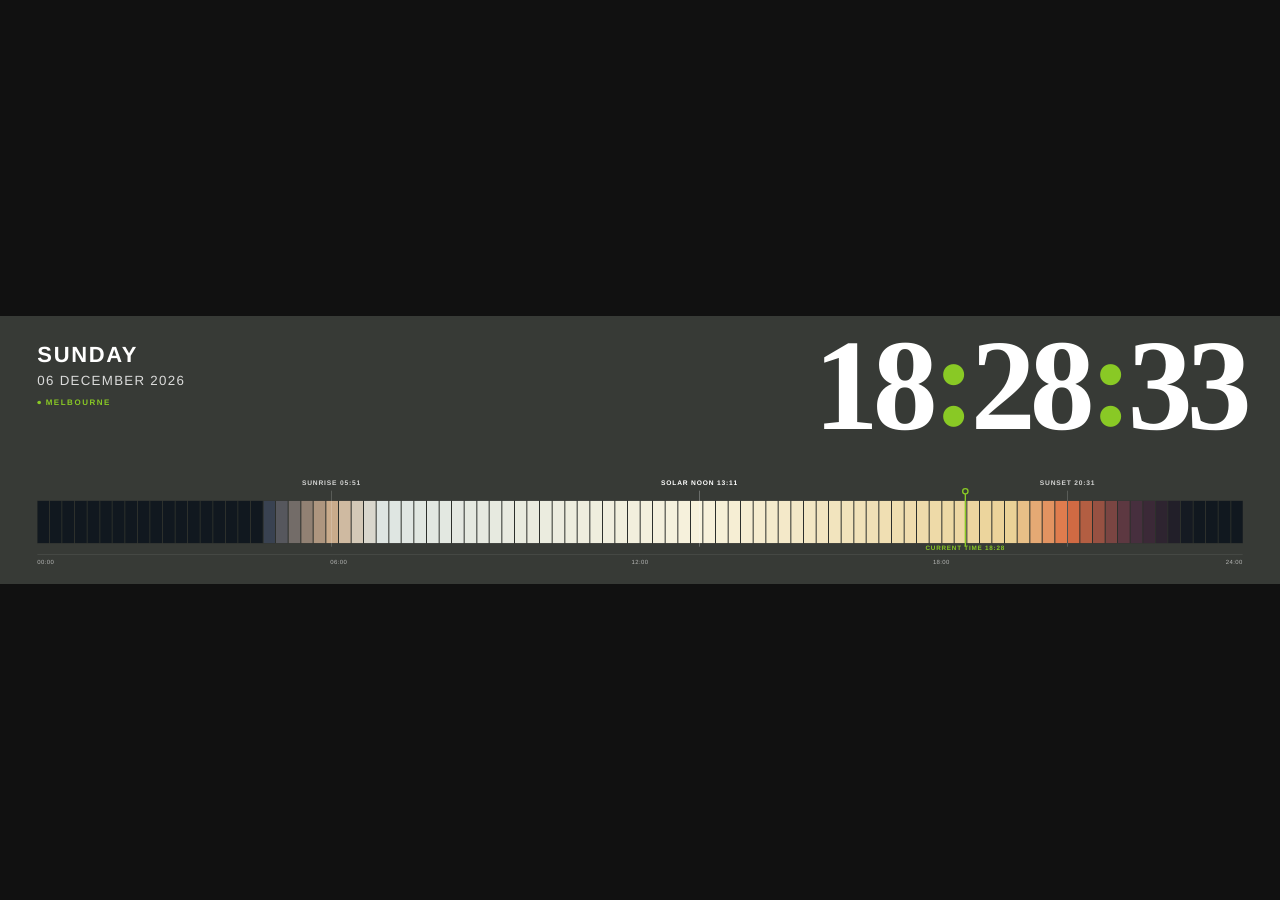
==== index.html @ b70a5c4e "Build Clock 11 daylight gallery clock" ====
<!doctype html>
<html lang="en-AU">
<head>
  <meta charset="utf-8">
  <meta name="viewport" content="width=device-width,initial-scale=1,maximum-scale=1,user-scalable=no">
  <meta name="robots" content="noindex,nofollow,noarchive,nosnippet,noimageindex">
  <meta name="theme-color" content="#373a36">
  <title>Clock 11 · Daylight</title>
  <link rel="stylesheet" href="styles.css">
</head>
<body>
  <main id="viewport" aria-label="Melbourne daylight clock">
    <section id="stage">
      <header class="meta" aria-label="Date and location">
        <div id="day" class="day">SUNDAY</div>
        <div id="date" class="date">16 AUGUST 2026</div>
        <div class="location"><span class="location-dot"></span>MELBOURNE</div>
      </header>

      <section class="hero" aria-label="Current Melbourne time">
        <div class="time" aria-live="off">
          <span id="hh">13</span><span class="colon">:</span><span id="mm">28</span><span class="colon">:</span><span id="ss">00</span>
        </div>
      </section>

      <section class="daylight" aria-label="Twenty four hour daylight cycle">
        <div class="event-label event-sunrise" id="sunriseLabel">SUNRISE 07:02</div>
        <div class="event-label event-noon" id="noonLabel">SOLAR NOON 12:15</div>
        <div class="event-label event-sunset" id="sunsetLabel">SUNSET 17:43</div>

        <div class="band-wrap">
          <div id="band" class="band" aria-hidden="true"></div>
          <div id="sunriseRule" class="event-rule"></div>
          <div id="noonRule" class="event-rule noon"></div>
          <div id="sunsetRule" class="event-rule"></div>
          <div id="currentMarker" class="current-marker">
            <div class="marker-head"></div>
          </div>
        </div>

        <div class="ticks" aria-hidden="true">
          <span style="left:0%">00:00</span>
          <span style="left:25%">06:00</span>
          <span style="left:50%">12:00</span>
          <span style="left:75%">18:00</span>
          <span style="left:100%">24:00</span>
        </div>
        <div class="current-caption" id="currentCaption">CURRENT TIME 13:28</div>
      </section>
    </section>
  </main>
  <script src="app.js"></script>
</body>
</html>
---- styles.css ----
@font-face {
  font-family: "PT Serif Local";
  src: local("PT Serif Bold"), local("PT Serif"), url("https://creative-innovation-labs-bmc.github.io/Melbl8-Clock05-Counter-Field-PT-Serif/fonts/PTSerif-Bold.ttf") format("truetype");
  font-style: normal;
  font-weight: 700;
  font-display: swap;
}

@font-face {
  font-family: "Open Sans Local";
  src: local("Open Sans"), url("https://creative-innovation-labs-bmc.github.io/Melbl8-Clock05-Counter-Field-PT-Serif/fonts/OpenSans-Variable.ttf") format("truetype");
  font-style: normal;
  font-weight: 300 800;
  font-display: swap;
}

:root {
  --bg: #373a36;
  --green: #89c925;
  --white: #ffffff;
  --muted: #bbc6c3;
  --stage-w: 3840px;
  --stage-h: 804px;
}

* { box-sizing: border-box; }
html, body { width:100%; height:100%; margin:0; overflow:hidden; background:#111; }
body {
  font-family: "Open Sans Local", Arial, sans-serif;
  color: var(--white);
  -webkit-font-smoothing: antialiased;
  text-rendering: geometricPrecision;
}

#viewport { position:fixed; inset:0; overflow:hidden; background:#111; }
#stage {
  position:absolute;
  left:0;
  top:0;
  width:var(--stage-w);
  height:var(--stage-h);
  overflow:hidden;
  transform-origin:0 0;
  background:var(--bg);
  contain:layout paint style;
}

.meta {
  position:absolute;
  left:112px;
  top:83px;
  width:730px;
  z-index:3;
}
.day {
  font-size:66px;
  line-height:1;
  font-weight:700;
  letter-spacing:.075em;
  color:#fff;
}
.date {
  margin-top:24px;
  font-size:40px;
  line-height:1;
  font-weight:450;
  letter-spacing:.095em;
  color:rgba(255,255,255,.82);
  white-space:nowrap;
}
.location {
  margin-top:34px;
  display:flex;
  align-items:center;
  gap:14px;
  font-size:24px;
  line-height:1;
  font-weight:650;
  letter-spacing:.19em;
  color:var(--green);
}
.location-dot { width:11px; height:11px; border-radius:50%; background:var(--green); }

.hero {
  position:absolute;
  left:875px;
  right:102px;
  top:26px;
  height:445px;
  z-index:2;
  display:flex;
  align-items:flex-start;
  justify-content:flex-end;
}
.time {
  font-family:"PT Serif Local", Georgia, serif;
  font-size:390px;
  line-height:.93;
  font-weight:700;
  letter-spacing:-.045em;
  font-variant-numeric:tabular-nums lining-nums;
  white-space:nowrap;
  color:#fff;
}
.colon {
  display:inline-block;
  color:var(--green);
  margin:0 .005em;
  transform:translateY(-.025em);
}

.daylight {
  position:absolute;
  left:112px;
  right:112px;
  top:490px;
  height:255px;
  z-index:2;
}
.band-wrap {
  position:absolute;
  left:0;
  right:0;
  top:64px;
  height:128px;
}
.band {
  position:absolute;
  inset:0;
  display:flex;
  gap:3px;
  overflow:hidden;
  background:rgba(0,0,0,.18);
}
.segment {
  flex:1 1 0;
  min-width:0;
  height:100%;
}
.event-rule,
.current-marker {
  position:absolute;
  top:-30px;
  bottom:-10px;
  width:1px;
  transform:translateX(-.5px);
  background:rgba(255,255,255,.52);
  pointer-events:none;
}
.event-rule.noon { background:rgba(255,255,255,.78); }
.current-marker {
  width:4px;
  transform:translateX(-2px);
  background:var(--green);
  z-index:4;
}
.marker-head {
  position:absolute;
  top:-8px;
  left:50%;
  width:20px;
  height:20px;
  margin-left:-10px;
  border:4px solid var(--green);
  border-radius:50%;
  background:var(--bg);
}
.event-label {
  position:absolute;
  top:0;
  transform:translateX(-50%);
  font-size:20px;
  line-height:1;
  font-weight:650;
  letter-spacing:.12em;
  color:rgba(255,255,255,.78);
  white-space:nowrap;
}
.event-noon { color:#fff; }
.ticks {
  position:absolute;
  left:0;
  right:0;
  top:226px;
  height:30px;
  border-top:1px solid rgba(255,255,255,.28);
}
.ticks span {
  position:absolute;
  top:13px;
  transform:translateX(-50%);
  font-size:18px;
  line-height:1;
  font-weight:520;
  letter-spacing:.06em;
  color:rgba(255,255,255,.64);
}
.ticks span:first-child { transform:none; }
.ticks span:last-child { transform:translateX(-100%); }
.current-caption {
  position:absolute;
  top:198px;
  transform:translateX(-50%);
  font-size:19px;
  line-height:1;
  font-weight:700;
  letter-spacing:.12em;
  color:var(--green);
  white-space:nowrap;
}

@media (prefers-reduced-motion: reduce) {
  * { transition:none !important; animation:none !important; }
}
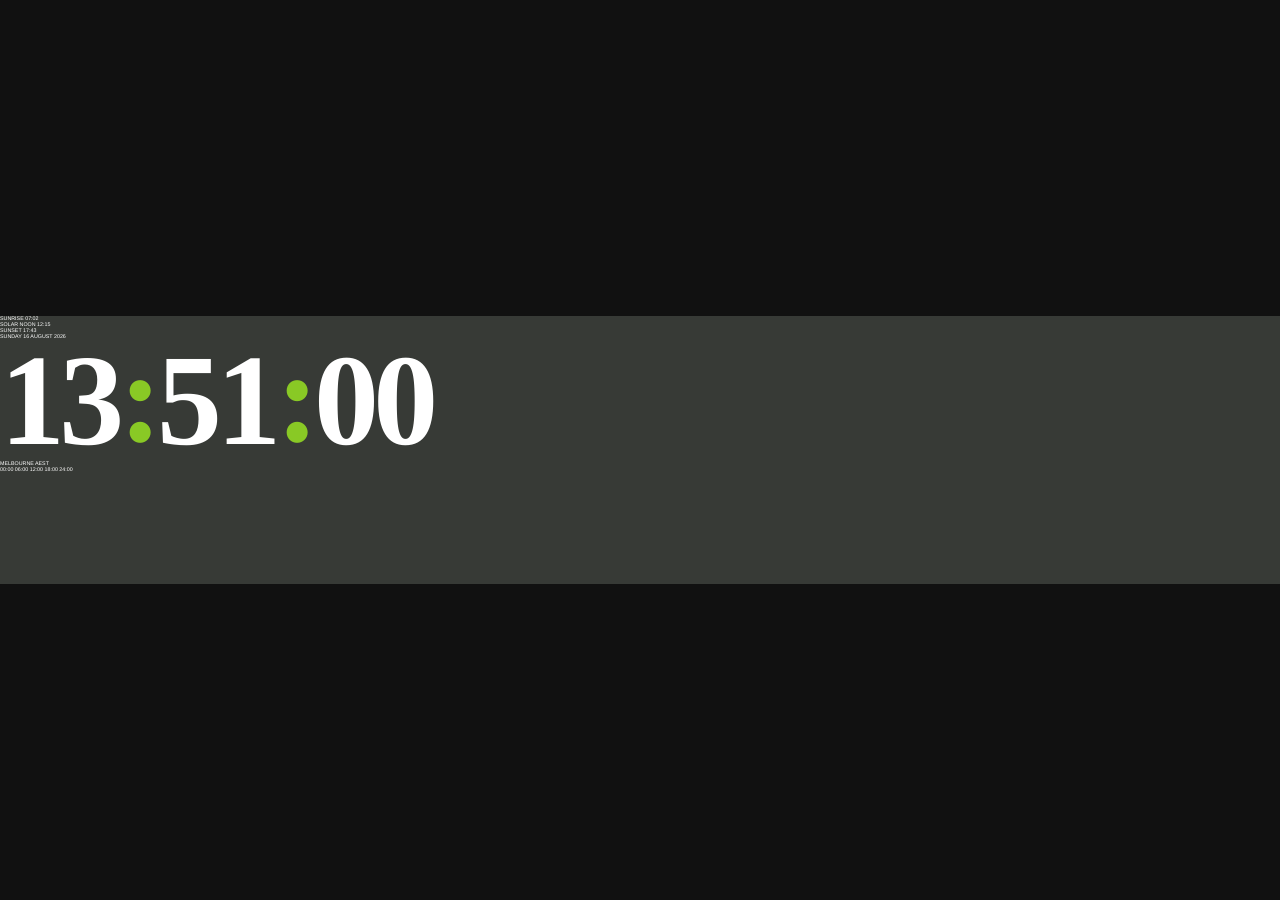
==== commit 1945ec6a: "Redesign Clock 11 as full-screen daylight flow" ====
--- a/index.html
+++ b/index.html
@@ -4,49 +4,51 @@
   <meta charset="utf-8">
   <meta name="viewport" content="width=device-width,initial-scale=1,maximum-scale=1,user-scalable=no">
   <meta name="robots" content="noindex,nofollow,noarchive,nosnippet,noimageindex">
-  <meta name="theme-color" content="#373a36">
-  <title>Clock 11 · Daylight</title>
+  <meta name="theme-color" content="#071126">
+  <title>Clock 11 · Daylight Flow</title>
   <link rel="stylesheet" href="styles.css">
 </head>
 <body>
   <main id="viewport" aria-label="Melbourne daylight clock">
     <section id="stage">
-      <header class="meta" aria-label="Date and location">
-        <div id="day" class="day">SUNDAY</div>
-        <div id="date" class="date">16 AUGUST 2026</div>
-        <div class="location"><span class="location-dot"></span>MELBOURNE</div>
-      </header>
+      <div class="sky" aria-hidden="true">
+        <div id="baseGradient" class="base-gradient"></div>
+        <div id="hourFlows" class="hour-flows"></div>
+        <div class="sky-depth"></div>
+      </div>
 
-      <section class="hero" aria-label="Current Melbourne time">
-        <div class="time" aria-live="off">
-          <span id="hh">13</span><span class="colon">:</span><span id="mm">28</span><span class="colon">:</span><span id="ss">00</span>
+      <div class="solar-layer" aria-hidden="true">
+        <div id="sunriseRule" class="solar-rule"><span id="sunriseLabel">SUNRISE 07:02</span></div>
+        <div id="noonRule" class="solar-rule noon"><span id="noonLabel">SOLAR NOON 12:15</span></div>
+        <div id="sunsetRule" class="solar-rule"><span id="sunsetLabel">SUNSET 17:43</span></div>
+      </div>
+
+      <section id="timeCard" class="time-card" aria-label="Current Melbourne time">
+        <div class="card-meta">
+          <span id="day">SUNDAY</span>
+          <span class="meta-divider"></span>
+          <span id="date">16 AUGUST 2026</span>
         </div>
+        <div class="time">
+          <span id="hh">13</span><span class="colon">:</span><span id="mm">51</span><span class="colon">:</span><span id="ss">00</span>
+        </div>
+        <div class="card-footer">
+          <span class="location-dot"></span>
+          <span>MELBOURNE</span>
+          <span id="zone" class="zone">AEST</span>
+        </div>
+        <div id="cardPointer" class="card-pointer" aria-hidden="true"></div>
       </section>
 
-      <section class="daylight" aria-label="Twenty four hour daylight cycle">
-        <div class="event-label event-sunrise" id="sunriseLabel">SUNRISE 07:02</div>
-        <div class="event-label event-noon" id="noonLabel">SOLAR NOON 12:15</div>
-        <div class="event-label event-sunset" id="sunsetLabel">SUNSET 17:43</div>
+      <div id="nowLine" class="now-line" aria-hidden="true"><span></span></div>
 
-        <div class="band-wrap">
-          <div id="band" class="band" aria-hidden="true"></div>
-          <div id="sunriseRule" class="event-rule"></div>
-          <div id="noonRule" class="event-rule noon"></div>
-          <div id="sunsetRule" class="event-rule"></div>
-          <div id="currentMarker" class="current-marker">
-            <div class="marker-head"></div>
-          </div>
-        </div>
-
-        <div class="ticks" aria-hidden="true">
-          <span style="left:0%">00:00</span>
-          <span style="left:25%">06:00</span>
-          <span style="left:50%">12:00</span>
-          <span style="left:75%">18:00</span>
-          <span style="left:100%">24:00</span>
-        </div>
-        <div class="current-caption" id="currentCaption">CURRENT TIME 13:28</div>
-      </section>
+      <div class="timeline" aria-hidden="true">
+        <span style="left:0%">00:00</span>
+        <span style="left:25%">06:00</span>
+        <span style="left:50%">12:00</span>
+        <span style="left:75%">18:00</span>
+        <span style="left:100%">24:00</span>
+      </div>
     </section>
   </main>
   <script src="app.js"></script>
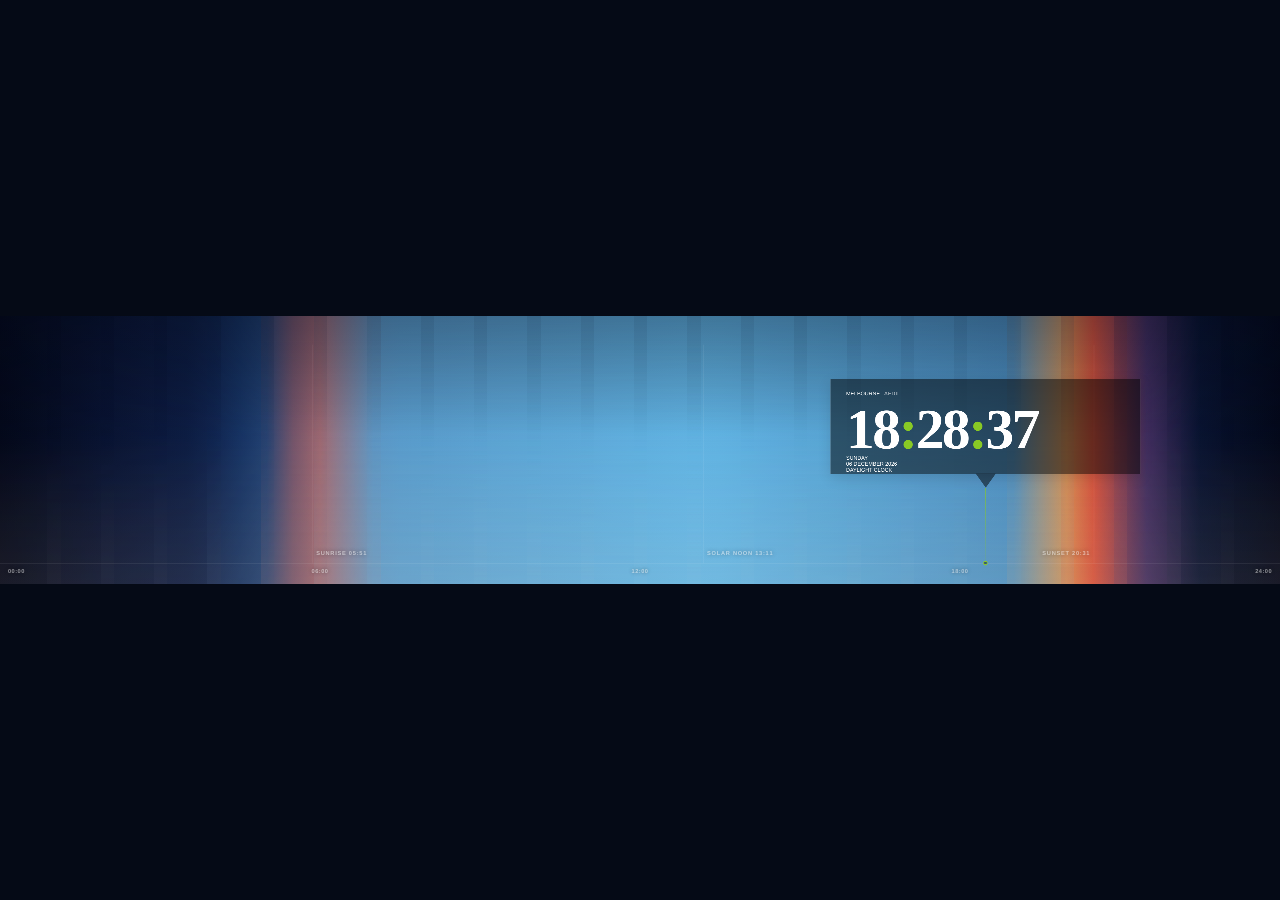
==== commit f1e3bc02: "Refine moving daylight clock layout" ====
--- a/index.html
+++ b/index.html
@@ -24,18 +24,16 @@
       </div>
 
       <section id="timeCard" class="time-card" aria-label="Current Melbourne time">
-        <div class="card-meta">
-          <span id="day">SUNDAY</span>
-          <span class="meta-divider"></span>
-          <span id="date">16 AUGUST 2026</span>
+        <div class="card-left">
+          <div class="card-kicker">MELBOURNE <span id="zone" class="zone">AEST</span></div>
+          <div class="time">
+            <span id="hh" class="num">13</span><span class="colon">:</span><span id="mm" class="num">51</span><span class="colon">:</span><span id="ss" class="num">00</span>
+          </div>
         </div>
-        <div class="time">
-          <span id="hh">13</span><span class="colon">:</span><span id="mm">51</span><span class="colon">:</span><span id="ss">00</span>
-        </div>
-        <div class="card-footer">
-          <span class="location-dot"></span>
-          <span>MELBOURNE</span>
-          <span id="zone" class="zone">AEST</span>
+        <div class="card-right">
+          <div id="day" class="day">SUNDAY</div>
+          <div id="date" class="date">16 AUGUST 2026</div>
+          <div id="state" class="state">DAYLIGHT CLOCK</div>
         </div>
         <div id="cardPointer" class="card-pointer" aria-hidden="true"></div>
       </section>
--- a/styles.css
+++ b/styles.css
@@ -15,16 +15,16 @@
 }
 
 :root {
-  --bg: #373a36;
   --green: #89c925;
   --white: #ffffff;
-  --muted: #bbc6c3;
   --stage-w: 3840px;
   --stage-h: 804px;
+  --panel-w: 930px;
+  --panel-h: 286px;
 }
 
 * { box-sizing: border-box; }
-html, body { width:100%; height:100%; margin:0; overflow:hidden; background:#111; }
+html, body { width:100%; height:100%; margin:0; overflow:hidden; background:#050a16; }
 body {
   font-family: "Open Sans Local", Arial, sans-serif;
   color: var(--white);
@@ -32,7 +32,7 @@
   text-rendering: geometricPrecision;
 }
 
-#viewport { position:fixed; inset:0; overflow:hidden; background:#111; }
+#viewport { position:fixed; inset:0; overflow:hidden; background:#050a16; }
 #stage {
   position:absolute;
   left:0;
@@ -41,174 +41,183 @@
   height:var(--stage-h);
   overflow:hidden;
   transform-origin:0 0;
-  background:var(--bg);
+  background:#071126;
   contain:layout paint style;
 }
 
-.meta {
-  position:absolute;
-  left:112px;
-  top:83px;
-  width:730px;
-  z-index:3;
-}
-.day {
-  font-size:66px;
+.sky, .base-gradient, .hour-flows, .sky-depth { position:absolute; inset:0; }
+.sky { overflow:hidden; }
+.base-gradient { background:#071126; }
+.hour-flows { overflow:hidden; pointer-events:none; }
+.hour-flow {
+  position:absolute;
+  top:-7%;
+  height:114%;
+  width:5.2%;
+  opacity:.36;
+  transform:translate3d(0,0,0);
+  will-change:transform;
+  animation-name:hourDrift;
+  animation-timing-function:ease-in-out;
+  animation-iteration-count:infinite;
+  animation-direction:alternate;
+}
+.sky-depth {
+  pointer-events:none;
+  background:
+    linear-gradient(180deg, rgba(3,7,20,.30) 0%, rgba(5,12,30,.02) 44%, rgba(255,210,155,.07) 100%),
+    linear-gradient(90deg, rgba(0,0,0,.10) 0%, transparent 8%, transparent 92%, rgba(0,0,0,.10) 100%);
+}
+
+@keyframes hourDrift {
+  0%   { transform:translate3d(0,-12px,0) scaleY(1.025); }
+  48%  { transform:translate3d(0,7px,0) scaleY(1.012); }
+  100% { transform:translate3d(0,15px,0) scaleY(1.035); }
+}
+
+.solar-layer { position:absolute; inset:0; pointer-events:none; z-index:2; }
+.solar-rule {
+  position:absolute;
+  top:86px;
+  bottom:62px;
+  width:1px;
+  background:rgba(255,255,255,.15);
+  transform:translateX(-.5px);
+}
+.solar-rule.noon { background:rgba(255,255,255,.20); }
+.solar-rule span {
+  position:absolute;
+  bottom:20px;
+  left:12px;
+  font-size:17px;
+  font-weight:650;
+  letter-spacing:.13em;
+  white-space:nowrap;
+  color:rgba(255,255,255,.56);
+  text-shadow:0 1px 14px rgba(0,0,0,.35);
+}
+.solar-rule:nth-child(3) span { left:auto; right:12px; }
+
+.time-card {
+  position:absolute;
+  left:0;
+  top:188px;
+  width:var(--panel-w);
+  height:var(--panel-h);
+  z-index:5;
+  padding:36px 46px 34px;
+  background:rgba(0,0,0,.50);
+  border:1px solid rgba(255,255,255,.18);
+  box-shadow:0 12px 38px rgba(0,0,0,.12);
+  transform:translate3d(0,0,0);
+  transition:transform 1000ms linear;
+  will-change:transform;
+}
+.card-meta {
+  height:31px;
+  display:flex;
+  align-items:center;
+  gap:18px;
+  font-size:23px;
   line-height:1;
   font-weight:700;
-  letter-spacing:.075em;
-  color:#fff;
-}
-.date {
-  margin-top:24px;
-  font-size:40px;
-  line-height:1;
-  font-weight:450;
-  letter-spacing:.095em;
-  color:rgba(255,255,255,.82);
+  letter-spacing:.14em;
+  color:rgba(255,255,255,.88);
   white-space:nowrap;
 }
-.location {
-  margin-top:34px;
-  display:flex;
-  align-items:center;
-  gap:14px;
-  font-size:24px;
-  line-height:1;
-  font-weight:650;
-  letter-spacing:.19em;
-  color:var(--green);
-}
-.location-dot { width:11px; height:11px; border-radius:50%; background:var(--green); }
-
-.hero {
-  position:absolute;
-  left:875px;
-  right:102px;
-  top:26px;
-  height:445px;
-  z-index:2;
-  display:flex;
-  align-items:flex-start;
-  justify-content:flex-end;
-}
+.meta-divider { width:52px; height:1px; background:rgba(255,255,255,.35); }
 .time {
+  margin-top:18px;
   font-family:"PT Serif Local", Georgia, serif;
-  font-size:390px;
-  line-height:.93;
+  font-size:171px;
+  line-height:.92;
   font-weight:700;
-  letter-spacing:-.045em;
+  letter-spacing:-.04em;
   font-variant-numeric:tabular-nums lining-nums;
   white-space:nowrap;
   color:#fff;
 }
-.colon {
-  display:inline-block;
-  color:var(--green);
-  margin:0 .005em;
-  transform:translateY(-.025em);
-}
-
-.daylight {
-  position:absolute;
-  left:112px;
-  right:112px;
-  top:490px;
-  height:255px;
-  z-index:2;
-}
-.band-wrap {
-  position:absolute;
-  left:0;
-  right:0;
-  top:64px;
-  height:128px;
-}
-.band {
-  position:absolute;
-  inset:0;
+.colon { color:var(--green); margin:0 .005em; }
+.card-footer {
+  margin-top:16px;
   display:flex;
-  gap:3px;
-  overflow:hidden;
-  background:rgba(0,0,0,.18);
-}
-.segment {
-  flex:1 1 0;
-  min-width:0;
-  height:100%;
-}
-.event-rule,
-.current-marker {
-  position:absolute;
-  top:-30px;
-  bottom:-10px;
-  width:1px;
-  transform:translateX(-.5px);
-  background:rgba(255,255,255,.52);
-  pointer-events:none;
-}
-.event-rule.noon { background:rgba(255,255,255,.78); }
-.current-marker {
-  width:4px;
-  transform:translateX(-2px);
-  background:var(--green);
-  z-index:4;
-}
-.marker-head {
-  position:absolute;
-  top:-8px;
-  left:50%;
-  width:20px;
-  height:20px;
-  margin-left:-10px;
-  border:4px solid var(--green);
-  border-radius:50%;
-  background:var(--bg);
-}
-.event-label {
-  position:absolute;
-  top:0;
-  transform:translateX(-50%);
+  align-items:center;
+  gap:13px;
   font-size:20px;
   line-height:1;
-  font-weight:650;
-  letter-spacing:.12em;
-  color:rgba(255,255,255,.78);
-  white-space:nowrap;
-}
-.event-noon { color:#fff; }
-.ticks {
+  font-weight:700;
+  letter-spacing:.17em;
+  color:rgba(255,255,255,.88);
+}
+.location-dot { width:10px; height:10px; border-radius:50%; background:var(--green); }
+.zone { margin-left:8px; color:rgba(255,255,255,.54); font-weight:600; }
+.card-pointer {
+  position:absolute;
+  left:0;
+  bottom:-42px;
+  width:0;
+  height:0;
+  margin-left:-30px;
+  border-left:30px solid transparent;
+  border-right:30px solid transparent;
+  border-top:42px solid rgba(0,0,0,.50);
+  transform:translate3d(0,0,0);
+  transition:transform 1000ms linear;
+  will-change:transform;
+}
+
+.now-line {
+  position:absolute;
+  left:0;
+  top:516px;
+  bottom:63px;
+  z-index:4;
+  width:2px;
+  margin-left:-1px;
+  background:linear-gradient(180deg, rgba(137,201,37,.68), rgba(137,201,37,.10));
+  transform:translate3d(0,0,0);
+  transition:transform 1000ms linear;
+  will-change:transform;
+  pointer-events:none;
+}
+.now-line span {
+  position:absolute;
+  bottom:-7px;
+  left:50%;
+  width:14px;
+  height:14px;
+  margin-left:-7px;
+  border:3px solid var(--green);
+  border-radius:50%;
+  background:rgba(0,0,0,.42);
+}
+
+.timeline {
   position:absolute;
   left:0;
   right:0;
-  top:226px;
-  height:30px;
-  border-top:1px solid rgba(255,255,255,.28);
-}
-.ticks span {
-  position:absolute;
-  top:13px;
+  bottom:62px;
+  height:1px;
+  z-index:3;
+  background:rgba(255,255,255,.22);
+}
+.timeline span {
+  position:absolute;
+  top:16px;
   transform:translateX(-50%);
-  font-size:18px;
+  font-size:17px;
   line-height:1;
-  font-weight:520;
-  letter-spacing:.06em;
-  color:rgba(255,255,255,.64);
-}
-.ticks span:first-child { transform:none; }
-.ticks span:last-child { transform:translateX(-100%); }
-.current-caption {
-  position:absolute;
-  top:198px;
-  transform:translateX(-50%);
-  font-size:19px;
-  line-height:1;
-  font-weight:700;
-  letter-spacing:.12em;
-  color:var(--green);
-  white-space:nowrap;
-}
+  font-weight:600;
+  letter-spacing:.08em;
+  color:rgba(255,255,255,.55);
+  text-shadow:0 1px 12px rgba(0,0,0,.38);
+}
+.timeline span:first-child { transform:none; left:24px !important; }
+.timeline span:last-child { transform:translateX(-100%); left:calc(100% - 24px) !important; }
 
 @media (prefers-reduced-motion: reduce) {
-  * { transition:none !important; animation:none !important; }
-}
+  .hour-flow { animation:none !important; }
+  .time-card, .card-pointer, .now-line { transition:none !important; }
+}
+
+.paused .hour-flow { animation-play-state: paused; }
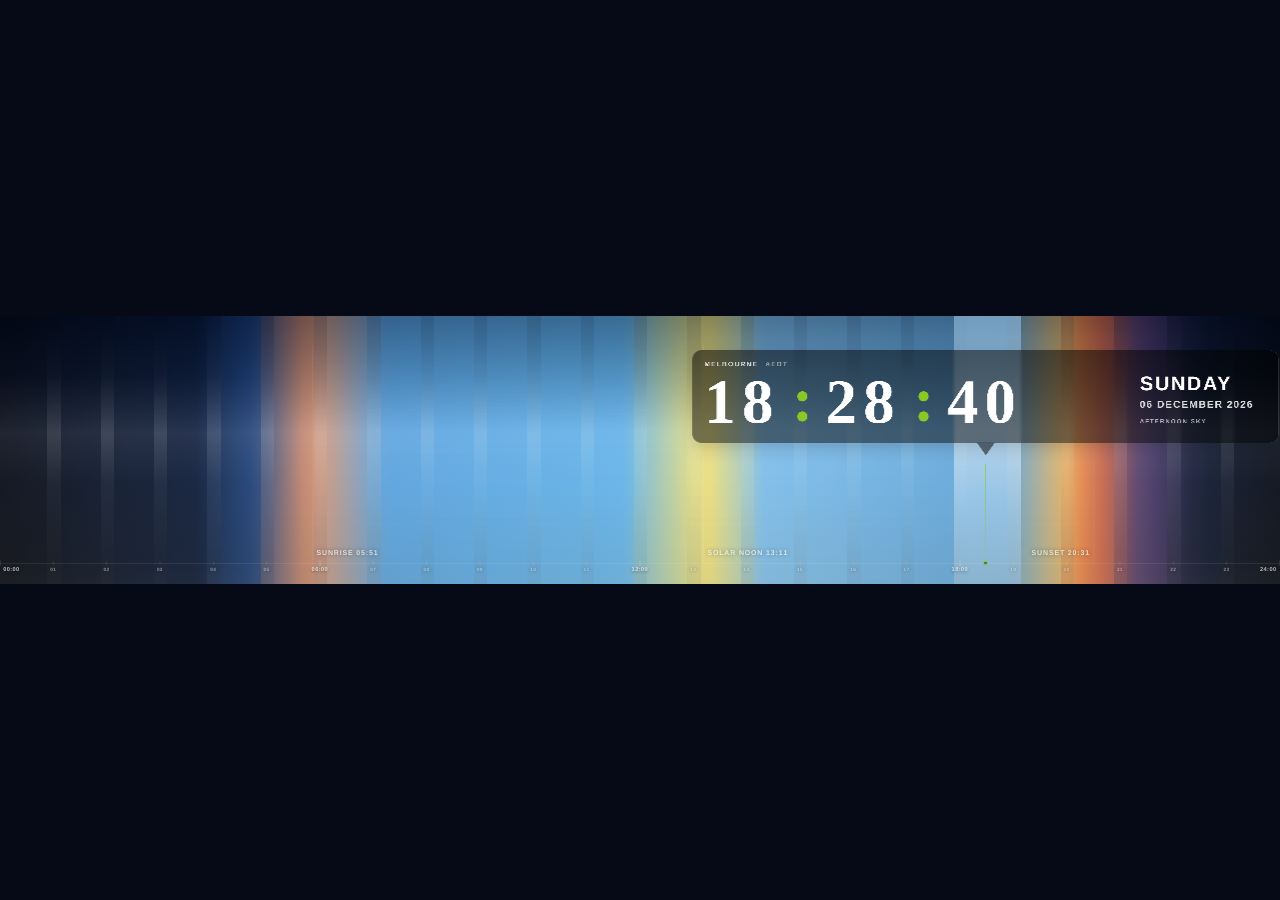
==== commit 475c7e79: "Enable extreme wave on moving daylight clock" ====
--- a/index.html
+++ b/index.html
@@ -7,6 +7,7 @@
   <meta name="theme-color" content="#071126">
   <title>Clock 11 · Daylight Flow</title>
   <link rel="stylesheet" href="styles.css">
+  <link rel="stylesheet" href="wave-extreme.css">
 </head>
 <body>
   <main id="viewport" aria-label="Melbourne daylight clock">
@@ -49,6 +50,7 @@
       </div>
     </section>
   </main>
+  <script src="wave-extreme.js"></script>
   <script src="app.js"></script>
 </body>
 </html>
--- a/styles.css
+++ b/styles.css
@@ -19,8 +19,8 @@
   --white: #ffffff;
   --stage-w: 3840px;
   --stage-h: 804px;
-  --panel-w: 930px;
-  --panel-h: 286px;
+  --panel-w: 1760px;
+  --panel-h: 252px;
 }
 
 * { box-sizing: border-box; }
@@ -54,25 +54,49 @@
   top:-7%;
   height:114%;
   width:5.2%;
-  opacity:.36;
+  opacity:.38;
   transform:translate3d(0,0,0);
   will-change:transform;
-  animation-name:hourDrift;
-  animation-timing-function:ease-in-out;
+  animation-duration:10s !important;
+  animation-delay:0s !important;
+  animation-timing-function:cubic-bezier(.42,0,.24,1);
   animation-iteration-count:infinite;
-  animation-direction:alternate;
-}
+  animation-direction:normal !important;
+}
+.hour-flow:nth-child(4n+1) { animation-name:hourBreathA !important; }
+.hour-flow:nth-child(4n+2) { animation-name:hourBreathB !important; }
+.hour-flow:nth-child(4n+3) { animation-name:hourBreathC !important; }
+.hour-flow:nth-child(4n)   { animation-name:hourBreathD !important; }
 .sky-depth {
   pointer-events:none;
   background:
-    linear-gradient(180deg, rgba(3,7,20,.30) 0%, rgba(5,12,30,.02) 44%, rgba(255,210,155,.07) 100%),
+    linear-gradient(180deg, rgba(3,7,20,.32) 0%, rgba(5,12,30,.02) 42%, rgba(255,222,160,.08) 100%),
     linear-gradient(90deg, rgba(0,0,0,.10) 0%, transparent 8%, transparent 92%, rgba(0,0,0,.10) 100%);
 }
 
-@keyframes hourDrift {
-  0%   { transform:translate3d(0,-12px,0) scaleY(1.025); }
-  48%  { transform:translate3d(0,7px,0) scaleY(1.012); }
-  100% { transform:translate3d(0,15px,0) scaleY(1.035); }
+@keyframes hourBreathA {
+  0%,100% { transform:translate3d(0,0,0) scaleY(1.018); }
+  23% { transform:translate3d(0,-18px,0) scaleY(1.026); }
+  56% { transform:translate3d(0,11px,0) scaleY(1.014); }
+  79% { transform:translate3d(0,-5px,0) scaleY(1.021); }
+}
+@keyframes hourBreathB {
+  0%,100% { transform:translate3d(0,0,0) scaleY(1.018); }
+  31% { transform:translate3d(0,14px,0) scaleY(1.014); }
+  63% { transform:translate3d(0,-15px,0) scaleY(1.027); }
+  84% { transform:translate3d(0,6px,0) scaleY(1.020); }
+}
+@keyframes hourBreathC {
+  0%,100% { transform:translate3d(0,0,0) scaleY(1.018); }
+  18% { transform:translate3d(0,-8px,0) scaleY(1.023); }
+  47% { transform:translate3d(0,17px,0) scaleY(1.013); }
+  74% { transform:translate3d(0,-12px,0) scaleY(1.026); }
+}
+@keyframes hourBreathD {
+  0%,100% { transform:translate3d(0,0,0) scaleY(1.018); }
+  27% { transform:translate3d(0,9px,0) scaleY(1.015); }
+  52% { transform:translate3d(0,-17px,0) scaleY(1.027); }
+  82% { transform:translate3d(0,13px,0) scaleY(1.014); }
 }
 
 .solar-layer { position:absolute; inset:0; pointer-events:none; z-index:2; }
@@ -84,83 +108,132 @@
   background:rgba(255,255,255,.15);
   transform:translateX(-.5px);
 }
-.solar-rule.noon { background:rgba(255,255,255,.20); }
+.solar-rule.noon { background:rgba(255,255,255,.22); }
 .solar-rule span {
   position:absolute;
-  bottom:20px;
-  left:12px;
-  font-size:17px;
-  font-weight:650;
-  letter-spacing:.13em;
-  white-space:nowrap;
-  color:rgba(255,255,255,.56);
-  text-shadow:0 1px 14px rgba(0,0,0,.35);
-}
-.solar-rule:nth-child(3) span { left:auto; right:12px; }
+  bottom:22px;
+  left:13px;
+  font-size:21px;
+  line-height:1;
+  font-weight:700;
+  letter-spacing:.12em;
+  white-space:nowrap;
+  color:rgba(255,255,255,.72);
+  text-shadow:0 1px 14px rgba(0,0,0,.38);
+}
+.solar-rule:nth-child(3) span { left:auto; right:13px; }
 
 .time-card {
   position:absolute;
   left:0;
-  top:188px;
+  top:102px;
   width:var(--panel-w);
-  height:var(--panel-h);
+  min-height:var(--panel-h);
   z-index:5;
-  padding:36px 46px 34px;
+  padding:32px 24px 36px 36px;
   background:rgba(0,0,0,.50);
   border:1px solid rgba(255,255,255,.18);
-  box-shadow:0 12px 38px rgba(0,0,0,.12);
+  border-radius:28px;
+  box-shadow:0 16px 50px rgba(0,0,0,.16);
   transform:translate3d(0,0,0);
   transition:transform 1000ms linear;
   will-change:transform;
-}
-.card-meta {
-  height:31px;
+  display:grid;
+  grid-template-columns:minmax(0,2.15fr) minmax(330px,.72fr);
+  gap:28px;
+  align-items:center;
+  backdrop-filter:blur(4px);
+}
+.card-left { min-width:0; }
+.card-right {
+  min-width:0;
+  padding-left:26px;
+  border-left:1px solid rgba(255,255,255,.15);
+  display:flex;
+  flex-direction:column;
+  align-items:flex-start;
+  justify-content:center;
+  transform:translateY(10px);
+}
+.card-kicker {
+  font-size:20px;
+  line-height:1;
+  font-weight:700;
+  letter-spacing:.18em;
+  color:rgba(255,255,255,.84);
+  margin-bottom:16px;
+}
+.zone { margin-left:12px; color:rgba(255,255,255,.54); font-weight:600; }
+.time {
   display:flex;
   align-items:center;
-  gap:18px;
-  font-size:23px;
+  justify-content:flex-start;
+  gap:.095em;
+  font-family:"PT Serif Local", Georgia, serif;
+  font-size:188px;
+  line-height:.92;
+  font-weight:700;
+  letter-spacing:0;
+  font-variant-numeric:tabular-nums lining-nums;
+  white-space:nowrap;
+  color:#fff;
+}
+.num {
+  display:inline-block;
+  min-width:1.98ch;
+  text-align:center;
+  letter-spacing:.10em;
+}
+.colon {
+  display:inline-flex;
+  align-items:center;
+  justify-content:center;
+  width:.50em;
+  margin:0 .022em;
+  color:var(--green);
+  transform:translateY(-.032em);
+  animation:colonBlink 1s linear infinite;
+}
+@keyframes colonBlink {
+  0%, 49.999% { opacity:1; }
+  50%, 100% { opacity:0; }
+}
+.day {
+  font-size:60px;
+  line-height:.98;
+  font-weight:760;
+  letter-spacing:.08em;
+  color:#fff;
+  white-space:nowrap;
+}
+.date {
+  margin-top:17px;
+  font-size:30px;
+  line-height:1.08;
+  font-weight:560;
+  letter-spacing:.11em;
+  color:rgba(255,255,255,.86);
+  white-space:nowrap;
+}
+.state {
+  margin-top:24px;
+  font-size:18px;
   line-height:1;
   font-weight:700;
-  letter-spacing:.14em;
-  color:rgba(255,255,255,.88);
-  white-space:nowrap;
-}
-.meta-divider { width:52px; height:1px; background:rgba(255,255,255,.35); }
-.time {
-  margin-top:18px;
-  font-family:"PT Serif Local", Georgia, serif;
-  font-size:171px;
-  line-height:.92;
-  font-weight:700;
-  letter-spacing:-.04em;
-  font-variant-numeric:tabular-nums lining-nums;
-  white-space:nowrap;
-  color:#fff;
-}
-.colon { color:var(--green); margin:0 .005em; }
-.card-footer {
-  margin-top:16px;
-  display:flex;
-  align-items:center;
-  gap:13px;
-  font-size:20px;
-  line-height:1;
-  font-weight:700;
-  letter-spacing:.17em;
-  color:rgba(255,255,255,.88);
-}
-.location-dot { width:10px; height:10px; border-radius:50%; background:var(--green); }
-.zone { margin-left:8px; color:rgba(255,255,255,.54); font-weight:600; }
+  letter-spacing:.19em;
+  color:rgba(255,255,255,.66);
+  white-space:nowrap;
+}
 .card-pointer {
   position:absolute;
   left:0;
-  bottom:-42px;
+  bottom:-38px;
   width:0;
   height:0;
-  margin-left:-30px;
-  border-left:30px solid transparent;
-  border-right:30px solid transparent;
-  border-top:42px solid rgba(0,0,0,.50);
+  margin-left:-27px;
+  border-left:27px solid transparent;
+  border-right:27px solid transparent;
+  border-top:38px solid rgba(0,0,0,.50);
   transform:translate3d(0,0,0);
   transition:transform 1000ms linear;
   will-change:transform;
@@ -169,7 +242,7 @@
 .now-line {
   position:absolute;
   left:0;
-  top:516px;
+  top:445px;
   bottom:63px;
   z-index:4;
   width:2px;
@@ -199,25 +272,47 @@
   bottom:62px;
   height:1px;
   z-index:3;
-  background:rgba(255,255,255,.22);
-}
-.timeline span {
+  background:rgba(255,255,255,.25);
+}
+.hour-mark {
+  position:absolute;
+  top:0;
+  width:1px;
+  height:10px;
+  transform:translate(-.5px,-5px);
+  background:rgba(255,255,255,.30);
+}
+.hour-mark.major {
+  height:16px;
+  transform:translate(-.5px,-8px);
+  background:rgba(255,255,255,.56);
+}
+.hour-mark span {
   position:absolute;
   top:16px;
+  left:0;
   transform:translateX(-50%);
-  font-size:17px;
+  font-size:14px;
   line-height:1;
   font-weight:600;
-  letter-spacing:.08em;
-  color:rgba(255,255,255,.55);
-  text-shadow:0 1px 12px rgba(0,0,0,.38);
-}
-.timeline span:first-child { transform:none; left:24px !important; }
-.timeline span:last-child { transform:translateX(-100%); left:calc(100% - 24px) !important; }
+  letter-spacing:.07em;
+  color:rgba(255,255,255,.50);
+  white-space:nowrap;
+  text-shadow:0 1px 10px rgba(0,0,0,.45);
+}
+.hour-mark.major span {
+  top:19px;
+  font-size:17px;
+  font-weight:700;
+  color:rgba(255,255,255,.70);
+}
+.hour-mark.first span { transform:none; left:10px; }
+.hour-mark.last span { transform:translateX(-100%); left:-10px; }
 
 @media (prefers-reduced-motion: reduce) {
-  .hour-flow { animation:none !important; }
+  .hour-flow { animation:none !important; transform:none !important; }
   .time-card, .card-pointer, .now-line { transition:none !important; }
+  .colon { animation:none !important; opacity:1; }
 }
 
 .paused .hour-flow { animation-play-state: paused; }
--- a/wave-extreme.css
+++ b/wave-extreme.css
@@ -0,0 +1,36 @@
+.hour-flow,
+.hour-col {
+  transform-origin:50% 50%;
+}
+
+.hour-flow::before,
+.hour-col::before {
+  content:"";
+  position:absolute;
+  inset:-18% 0;
+  pointer-events:none;
+  background:linear-gradient(
+    180deg,
+    rgba(0,0,0,.22) 0%,
+    rgba(0,0,0,.08) 18%,
+    rgba(255,255,255,.08) 32%,
+    rgba(255,255,255,.34) 46%,
+    rgba(255,255,255,.12) 58%,
+    rgba(0,0,0,.12) 76%,
+    rgba(0,0,0,.28) 100%
+  );
+  opacity:.78;
+}
+
+.hour-flow[data-current-hour="true"]::before,
+.hour-col[data-current-hour="true"]::before {
+  background:linear-gradient(
+    180deg,
+    rgba(255,255,255,.05) 0%,
+    rgba(255,255,255,.18) 25%,
+    rgba(255,255,255,.52) 46%,
+    rgba(255,255,255,.20) 64%,
+    rgba(0,0,0,.16) 100%
+  );
+  opacity:1;
+}
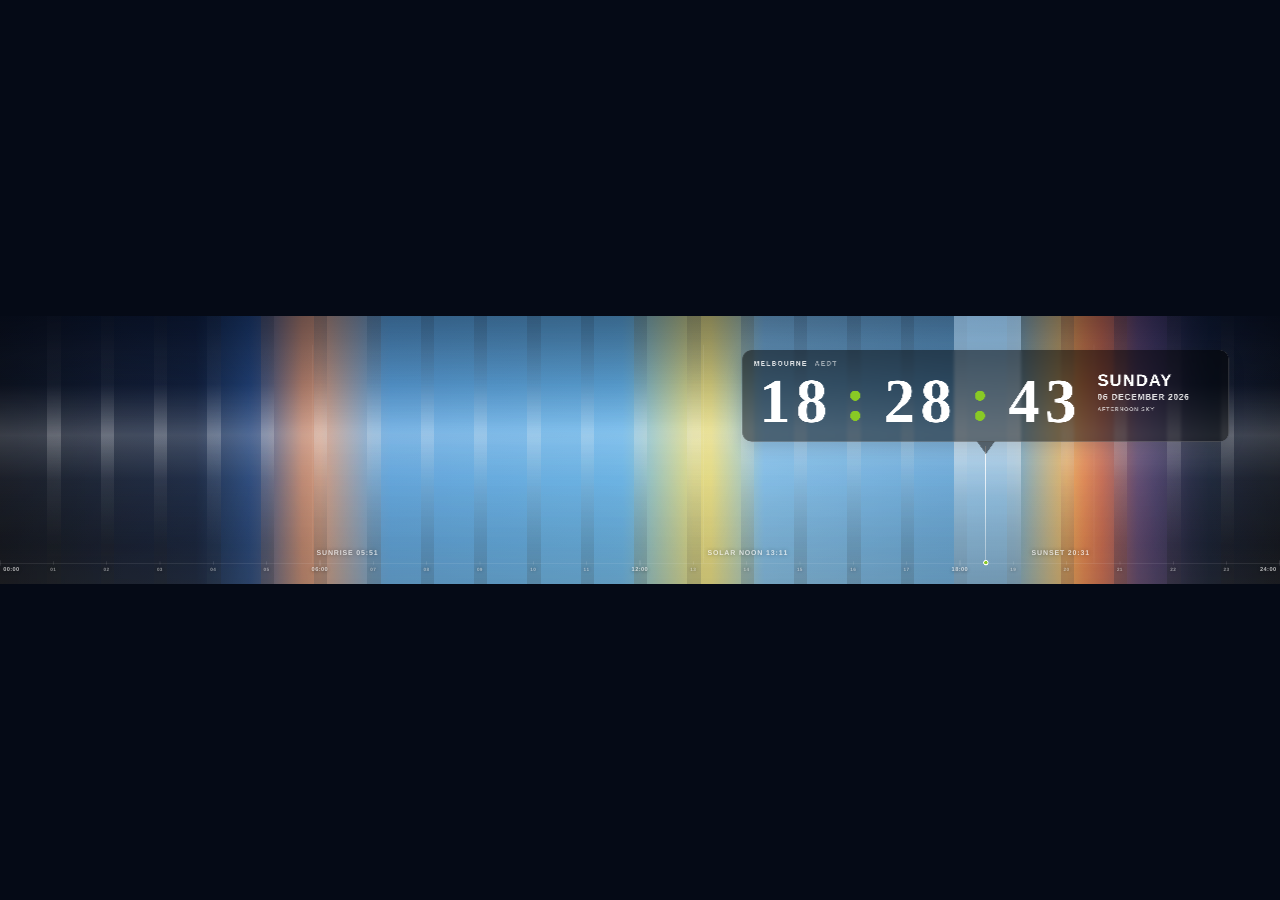
==== commit 7089d1b7: "Bust moving clock asset cache for mobile QC" ====
--- a/index.html
+++ b/index.html
@@ -6,8 +6,8 @@
   <meta name="robots" content="noindex,nofollow,noarchive,nosnippet,noimageindex">
   <meta name="theme-color" content="#071126">
   <title>Clock 11 · Daylight Flow</title>
-  <link rel="stylesheet" href="styles.css">
-  <link rel="stylesheet" href="wave-extreme.css">
+  <link rel="stylesheet" href="styles.css?v=20260824-1311">
+  <link rel="stylesheet" href="wave-extreme.css?v=20260824-1311">
 </head>
 <body>
   <main id="viewport" aria-label="Melbourne daylight clock">
@@ -50,7 +50,7 @@
       </div>
     </section>
   </main>
-  <script src="wave-extreme.js"></script>
-  <script src="app.js"></script>
+  <script src="wave-extreme.js?v=20260824-1311"></script>
+  <script src="app.js?v=20260824-1311"></script>
 </body>
 </html>
--- a/wave-extreme.css
+++ b/wave-extreme.css
@@ -1,36 +1,223 @@
 .hour-flow,
 .hour-col {
   transform-origin:50% 50%;
+  backface-visibility:hidden;
+  overflow:hidden;
 }
 
 .hour-flow::before,
 .hour-col::before {
   content:"";
   position:absolute;
-  inset:-18% 0;
+  inset:-10% 0;
   pointer-events:none;
   background:linear-gradient(
     180deg,
-    rgba(0,0,0,.22) 0%,
-    rgba(0,0,0,.08) 18%,
-    rgba(255,255,255,.08) 32%,
-    rgba(255,255,255,.34) 46%,
-    rgba(255,255,255,.12) 58%,
-    rgba(0,0,0,.12) 76%,
-    rgba(0,0,0,.28) 100%
+    rgba(0,0,0,.34) 0%,
+    rgba(0,0,0,.18) 18%,
+    rgba(255,255,255,.06) 32%,
+    rgba(255,255,255,.54) 46%,
+    rgba(255,255,255,.18) 58%,
+    rgba(0,0,0,.18) 76%,
+    rgba(0,0,0,.38) 100%
   );
-  opacity:.78;
+  opacity:.92;
+}
+
+.hour-flow::after,
+.hour-col::after {
+  content:"";
+  position:absolute;
+  inset:-12% 0;
+  pointer-events:none;
+  background:linear-gradient(
+    180deg,
+    rgba(255,255,255,.02) 0%,
+    rgba(255,255,255,.10) 24%,
+    rgba(255,255,255,0) 43%,
+    rgba(0,0,0,.10) 62%,
+    rgba(0,0,0,.24) 100%
+  );
+  opacity:.72;
 }
 
 .hour-flow[data-current-hour="true"]::before,
 .hour-col[data-current-hour="true"]::before {
   background:linear-gradient(
     180deg,
-    rgba(255,255,255,.05) 0%,
-    rgba(255,255,255,.18) 25%,
-    rgba(255,255,255,.52) 46%,
-    rgba(255,255,255,.20) 64%,
-    rgba(0,0,0,.16) 100%
+    rgba(255,255,255,.10) 0%,
+    rgba(255,255,255,.24) 24%,
+    rgba(255,255,255,.72) 46%,
+    rgba(255,255,255,.28) 64%,
+    rgba(0,0,0,.20) 100%
   );
   opacity:1;
 }
+
+/* Moving panel: compact the empty space on both sides of the day/date block.
+   The JS uses the same 1460px width, so the card and pointer stay locked. */
+.time-card {
+  left:0 !important;
+  width:1460px !important;
+  grid-template-columns:990px 390px !important;
+  justify-content:center !important;
+  gap:18px !important;
+  padding:30px 18px 34px 26px !important;
+  align-items:stretch !important;
+}
+.time-card .card-left {
+  min-width:0;
+  display:flex;
+  flex-direction:column;
+  justify-content:center;
+}
+.time-card .card-right {
+  min-width:0;
+  width:390px;
+  overflow:hidden;
+  padding:36px 0 0 22px !important;
+  transform:none !important;
+  justify-content:flex-start !important;
+  align-items:flex-start !important;
+}
+.time-card .day {
+  max-width:100%;
+  font-size:50px !important;
+  line-height:.98 !important;
+  letter-spacing:.06em !important;
+  white-space:nowrap !important;
+}
+.time-card .date {
+  max-width:100%;
+  margin-top:12px !important;
+  font-size:25px !important;
+  letter-spacing:.09em !important;
+  white-space:nowrap !important;
+}
+.time-card .state {
+  max-width:100%;
+  margin-top:16px !important;
+  font-size:16px !important;
+  letter-spacing:.16em !important;
+  white-space:nowrap !important;
+}
+.time-card .num {
+  letter-spacing:.085em !important;
+  text-indent:.085em;
+}
+.time-card .card-pointer {
+  margin-left:-27px !important;
+}
+
+/* Moving panel NOW datum: clearer, slightly thicker and white. */
+.now-line {
+  top:390px !important;
+  width:3px !important;
+  margin-left:-1.5px !important;
+  background:linear-gradient(180deg, rgba(255,255,255,.92), rgba(255,255,255,.32)) !important;
+}
+.now-line span {
+  width:16px !important;
+  height:16px !important;
+  margin-left:-8px !important;
+  border:3px solid rgba(255,255,255,.96) !important;
+  background:#89c925 !important;
+}
+
+/* Centre card QC: explicit equal side padding and optical centring. */
+.centre-card {
+  left:50% !important;
+  width:1160px !important;
+  min-height:254px !important;
+  padding:25px 24px 22px !important;
+  transform:translate(-50%,-60%) !important;
+}
+.centre-card .time {
+  width:100%;
+  justify-content:center !important;
+  margin-left:0 !important;
+  margin-right:0 !important;
+}
+.centre-card .num {
+  letter-spacing:.085em !important;
+  text-indent:.085em;
+}
+.centre-card .meta-row {
+  width:100%;
+  margin-top:16px !important;
+  padding-top:12px !important;
+  gap:11px !important;
+  border-top:1px solid rgba(255,255,255,.12);
+  justify-content:center !important;
+}
+.centre-card .day,
+.centre-card .date,
+.centre-card .state {
+  font-size:19px !important;
+  line-height:1 !important;
+  letter-spacing:.095em !important;
+}
+.centre-card .meta-divider,
+.centre-card .meta-divider.short {
+  width:16px !important;
+  background:rgba(255,255,255,.24) !important;
+}
+
+/* Centre lower area: the card pointer is the only NOW marker. */
+.centre-guide,
+.current-readout {
+  display:none !important;
+}
+.moving-hour-rail::after {
+  content:"";
+  position:absolute;
+  left:0;
+  right:0;
+  bottom:50px;
+  height:1px;
+  background:rgba(255,255,255,.16);
+}
+.rail-mark {
+  bottom:50px !important;
+  height:6px !important;
+  background:rgba(255,255,255,.22) !important;
+}
+.rail-mark.major {
+  height:11px !important;
+  background:rgba(255,255,255,.44) !important;
+}
+.rail-mark span {
+  top:11px !important;
+  font-size:12px !important;
+  color:rgba(255,255,255,.45) !important;
+}
+.rail-mark.major span {
+  top:14px !important;
+  font-size:14px !important;
+  color:rgba(255,255,255,.65) !important;
+}
+
+/* Older Shield / Enplug fallback if Web Animations is unavailable. */
+html.wave-css-fallback .hour-flow,
+html.wave-css-fallback .hour-col {
+  animation-name:waveFallback !important;
+  animation-duration:var(--wave-cycle, 5s) !important;
+  animation-delay:var(--wave-delay, 0s) !important;
+  animation-timing-function:cubic-bezier(.42,0,.58,1) !important;
+  animation-iteration-count:infinite !important;
+  animation-direction:normal !important;
+}
+
+@keyframes waveFallback {
+  0%   { transform:translate3d(0,-390px,0) scaleY(1.84); }
+  50%  { transform:translate3d(0,390px,0) scaleY(1.84); }
+  100% { transform:translate3d(0,-390px,0) scaleY(1.84); }
+}
+
+@media (prefers-reduced-motion: reduce) {
+  html.wave-css-fallback .hour-flow,
+  html.wave-css-fallback .hour-col {
+    animation:none !important;
+    transform:none !important;
+  }
+}
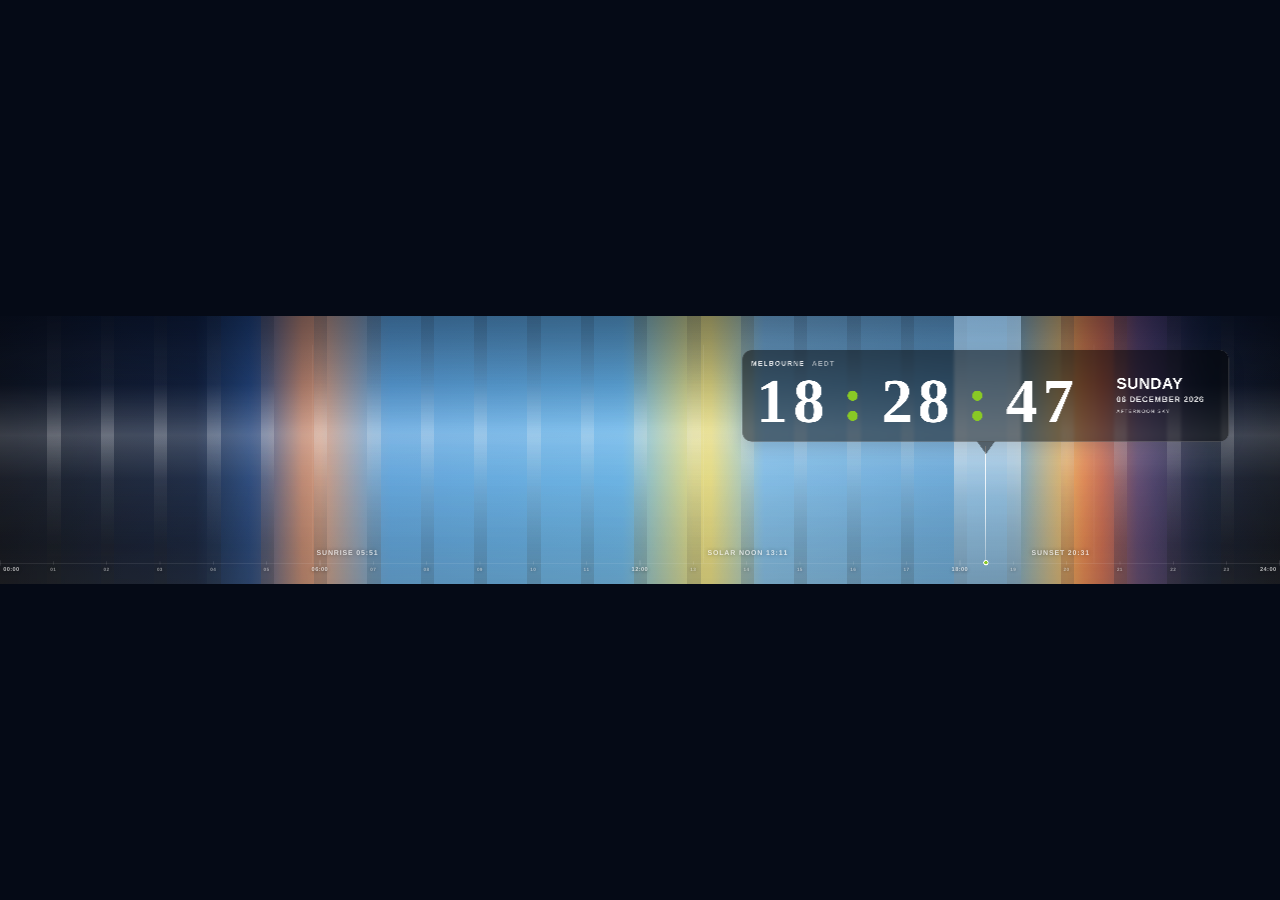
==== commit ea7f2455: "Refresh moving panel CSS on Pages" ====
--- a/index.html
+++ b/index.html
@@ -7,7 +7,7 @@
   <meta name="theme-color" content="#071126">
   <title>Clock 11 · Daylight Flow</title>
   <link rel="stylesheet" href="styles.css?v=20260824-1311">
-  <link rel="stylesheet" href="wave-extreme.css?v=20260824-1311">
+  <link rel="stylesheet" href="wave-extreme.css?v=20260824-1318">
 </head>
 <body>
   <main id="viewport" aria-label="Melbourne daylight clock">
--- a/wave-extreme.css
+++ b/wave-extreme.css
@@ -54,15 +54,14 @@
   opacity:1;
 }
 
-/* Moving panel: compact the empty space on both sides of the day/date block.
-   The JS uses the same 1460px width, so the card and pointer stay locked. */
+/* Moving panel: keep the 1460px JS geometry and centre a compact
+   metadata group without padding-based compensation. */
 .time-card {
   left:0 !important;
   width:1460px !important;
-  grid-template-columns:990px 390px !important;
-  justify-content:center !important;
-  gap:18px !important;
-  padding:30px 18px 34px 26px !important;
+  grid-template-columns:minmax(0,1fr) 340px !important;
+  gap:16px !important;
+  padding:30px 12px 34px 26px !important;
   align-items:stretch !important;
 }
 .time-card .card-left {
@@ -73,31 +72,33 @@
 }
 .time-card .card-right {
   min-width:0;
-  width:390px;
+  width:100%;
   overflow:hidden;
-  padding:36px 0 0 22px !important;
+  padding:0 !important;
   transform:none !important;
-  justify-content:flex-start !important;
-  align-items:flex-start !important;
+  justify-content:center !important;
+  align-items:center !important;
+}
+.time-card .card-right > * {
+  width:310px;
+  max-width:310px;
+  text-align:left;
 }
 .time-card .day {
-  max-width:100%;
-  font-size:50px !important;
+  font-size:46px !important;
   line-height:.98 !important;
-  letter-spacing:.06em !important;
+  letter-spacing:.035em !important;
   white-space:nowrap !important;
 }
 .time-card .date {
-  max-width:100%;
   margin-top:12px !important;
-  font-size:25px !important;
-  letter-spacing:.09em !important;
+  font-size:24px !important;
+  letter-spacing:.085em !important;
   white-space:nowrap !important;
 }
 .time-card .state {
-  max-width:100%;
   margin-top:16px !important;
-  font-size:16px !important;
+  font-size:15px !important;
   letter-spacing:.16em !important;
   white-space:nowrap !important;
 }
@@ -109,12 +110,17 @@
   margin-left:-27px !important;
 }
 
-/* Moving panel NOW datum: clearer, slightly thicker and white. */
+/* Clear white datum from the pointer to the timeline. */
 .now-line {
   top:390px !important;
   width:3px !important;
   margin-left:-1.5px !important;
-  background:linear-gradient(180deg, rgba(255,255,255,.92), rgba(255,255,255,.32)) !important;
+  background:linear-gradient(
+    180deg,
+    rgba(255,255,255,.94) 0%,
+    rgba(255,255,255,.68) 62%,
+    rgba(255,255,255,.26) 100%
+  ) !important;
 }
 .now-line span {
   width:16px !important;
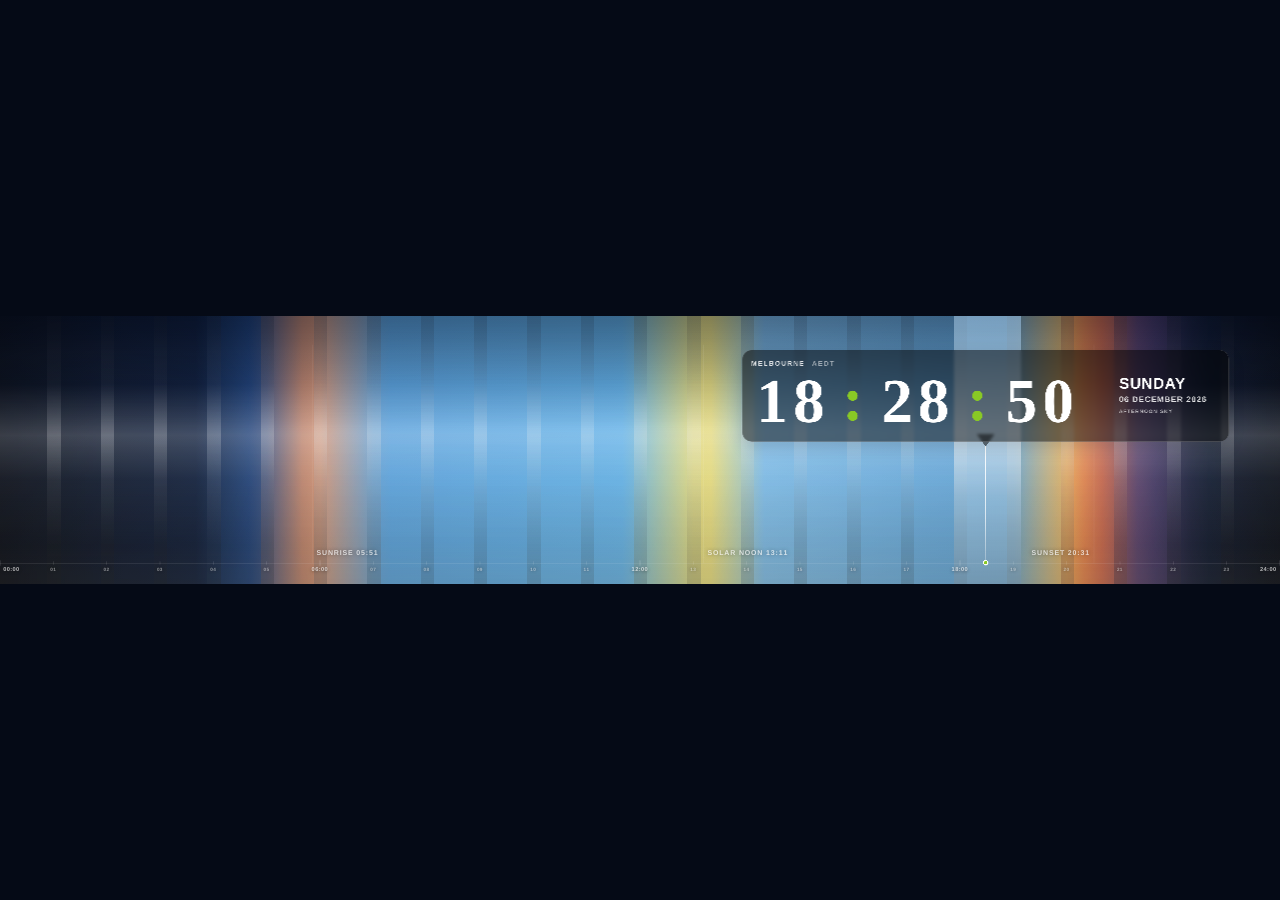
==== commit 43c2f174: "Lock moving pointer and improve label spacing" ====
--- a/index.html
+++ b/index.html
@@ -7,7 +7,7 @@
   <meta name="theme-color" content="#071126">
   <title>Clock 11 · Daylight Flow</title>
   <link rel="stylesheet" href="styles.css?v=20260824-1311">
-  <link rel="stylesheet" href="wave-extreme.css?v=20260824-1318">
+  <link rel="stylesheet" href="wave-extreme.css?v=20260824-locked-marker">
 </head>
 <body>
   <main id="viewport" aria-label="Melbourne daylight clock">
@@ -51,6 +51,6 @@
     </section>
   </main>
   <script src="wave-extreme.js?v=20260824-1311"></script>
-  <script src="app.js?v=20260824-1311"></script>
+  <script src="app.js?v=20260824-locked-marker"></script>
 </body>
 </html>
--- a/wave-extreme.css
+++ b/wave-extreme.css
@@ -83,6 +83,7 @@
   width:310px;
   max-width:310px;
   text-align:left;
+  transform:translateX(8px);
 }
 .time-card .day {
   font-size:46px !important;
@@ -110,11 +111,37 @@
   margin-left:-27px !important;
 }
 
-/* Clear white datum from the pointer to the timeline. */
-.now-line {
-  top:390px !important;
+/* One rigid marker: arrow, white datum and endpoint move together. */
+.now-marker {
+  position:absolute;
+  left:0;
+  top:354px;
+  bottom:63px;
+  width:0;
+  z-index:4;
+  transform:translate3d(0,0,0);
+  transition:transform 1000ms linear;
+  will-change:transform;
+  pointer-events:none;
+}
+.now-marker .card-pointer {
+  left:0 !important;
+  top:0 !important;
+  bottom:auto !important;
+  margin-left:-27px !important;
+  transform:none !important;
+  transition:none !important;
+  will-change:auto !important;
+}
+.now-marker .now-line {
+  left:0 !important;
+  top:36px !important;
+  bottom:0 !important;
   width:3px !important;
   margin-left:-1.5px !important;
+  transform:none !important;
+  transition:none !important;
+  will-change:auto !important;
   background:linear-gradient(
     180deg,
     rgba(255,255,255,.94) 0%,
@@ -122,7 +149,7 @@
     rgba(255,255,255,.26) 100%
   ) !important;
 }
-.now-line span {
+.now-marker .now-line span {
   width:16px !important;
   height:16px !important;
   margin-left:-8px !important;
@@ -221,6 +248,8 @@
 }
 
 @media (prefers-reduced-motion: reduce) {
+  .now-marker { transition:none !important; }
+
   html.wave-css-fallback .hour-flow,
   html.wave-css-fallback .hour-col {
     animation:none !important;
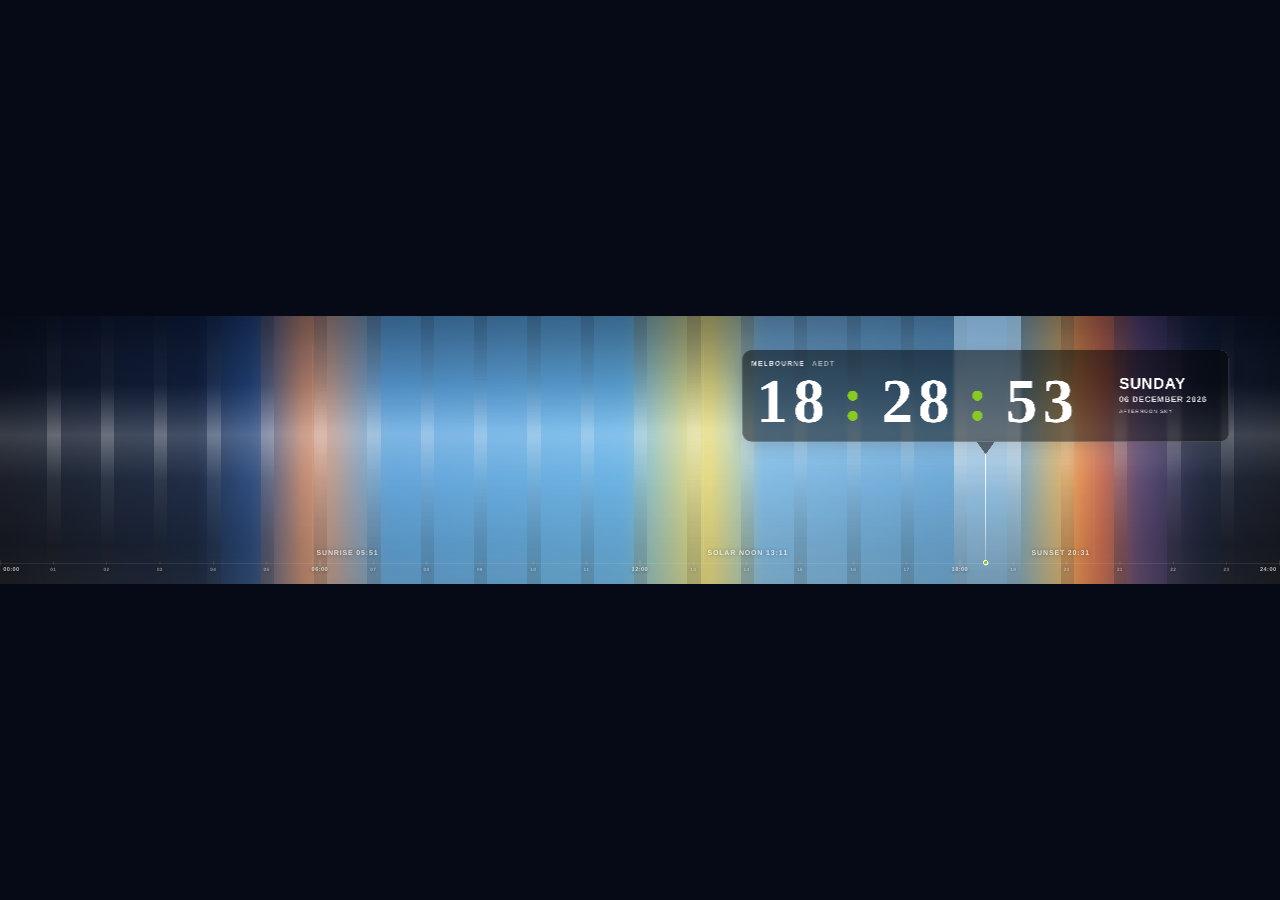
==== commit d7a9dce4: "Align pointer flush with rendered panel border" ====
--- a/index.html
+++ b/index.html
@@ -51,6 +51,6 @@
     </section>
   </main>
   <script src="wave-extreme.js?v=20260824-1311"></script>
-  <script src="app.js?v=20260824-locked-marker"></script>
+  <script src="app.js?v=20260824-flush-pointer"></script>
 </body>
 </html>
